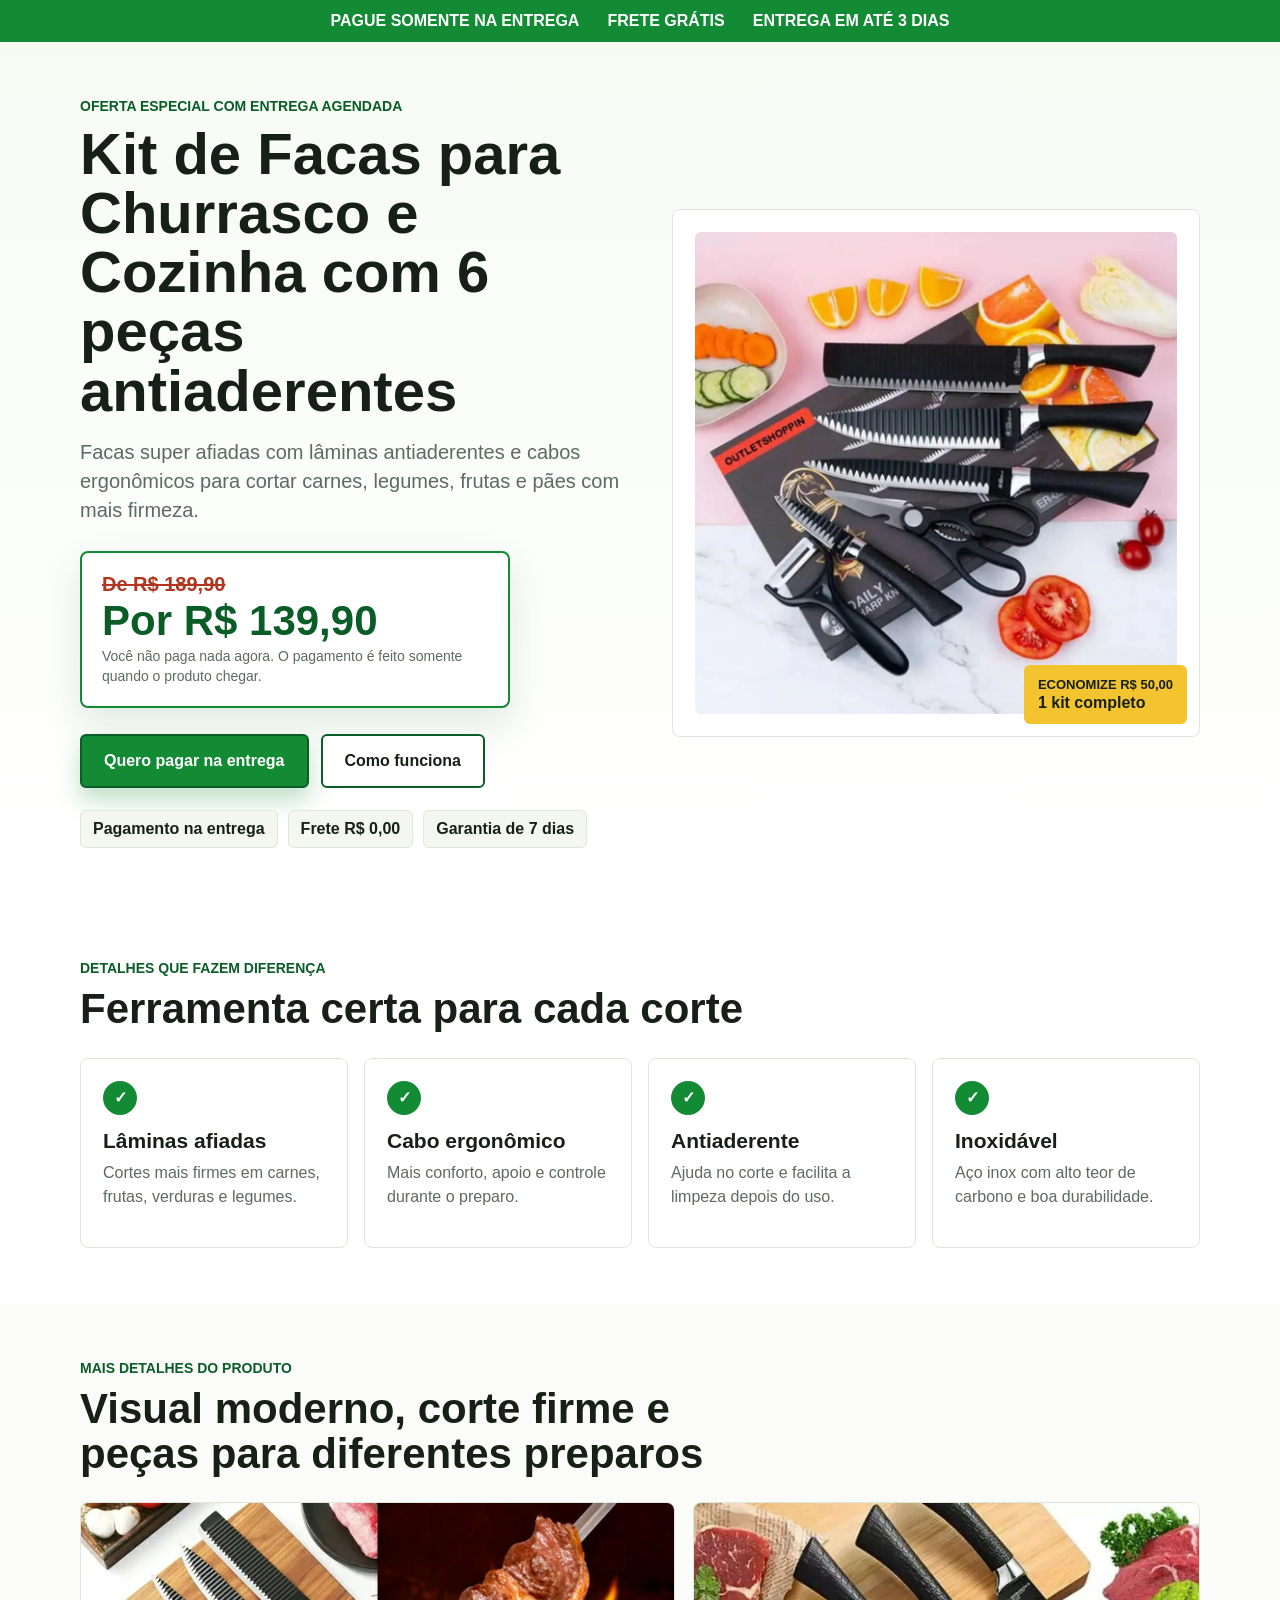
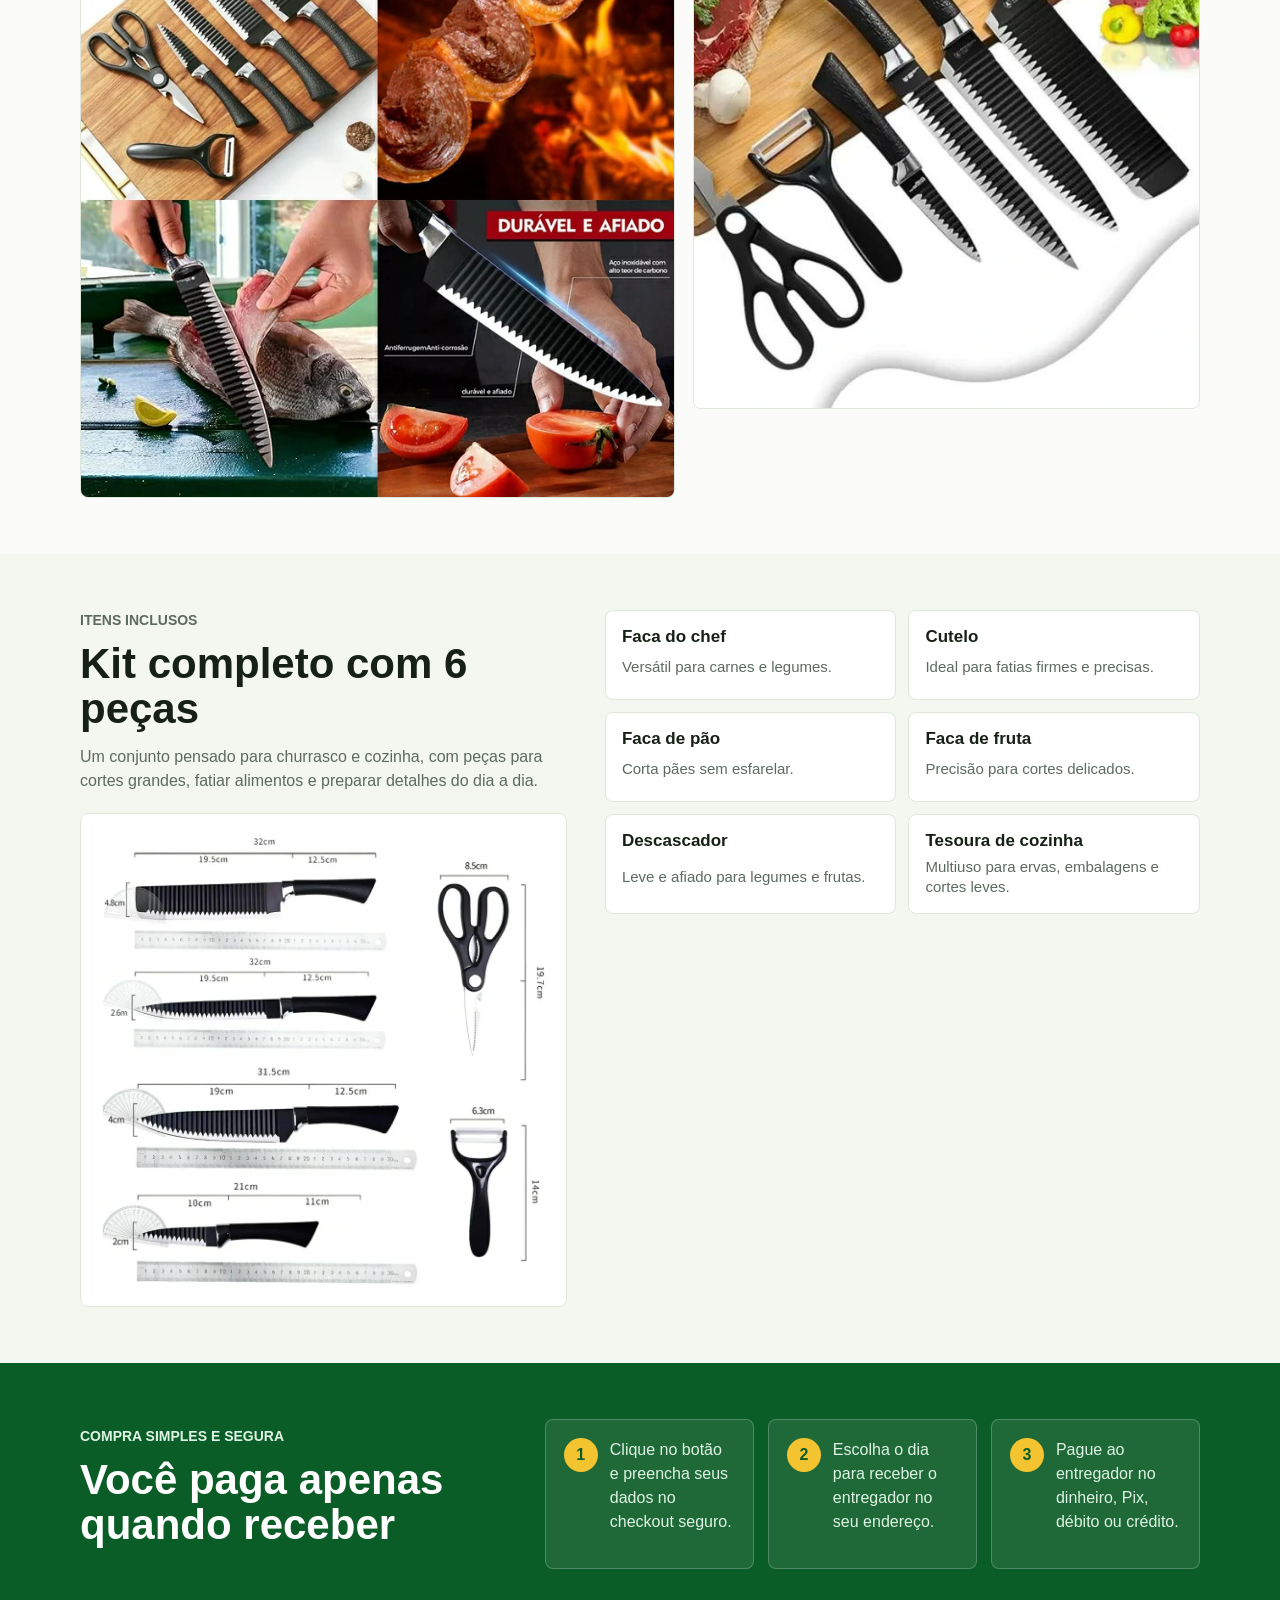
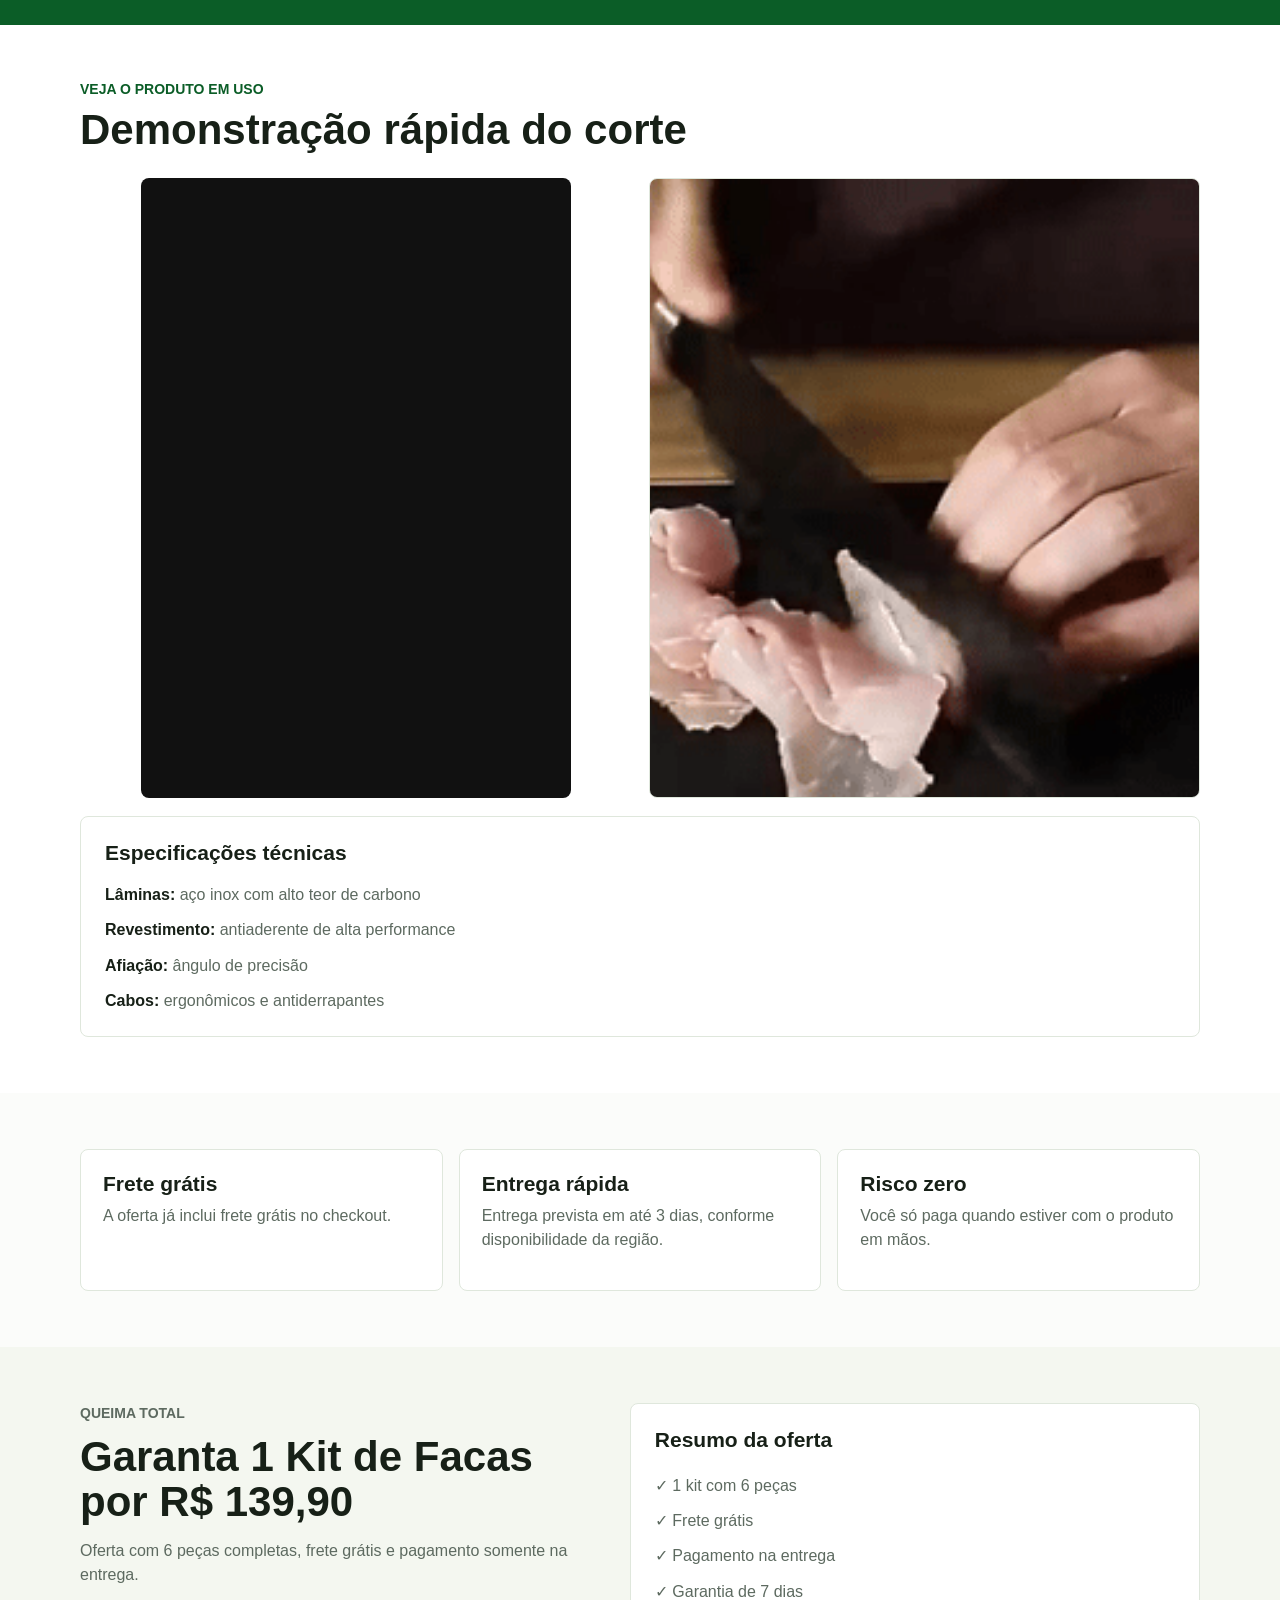
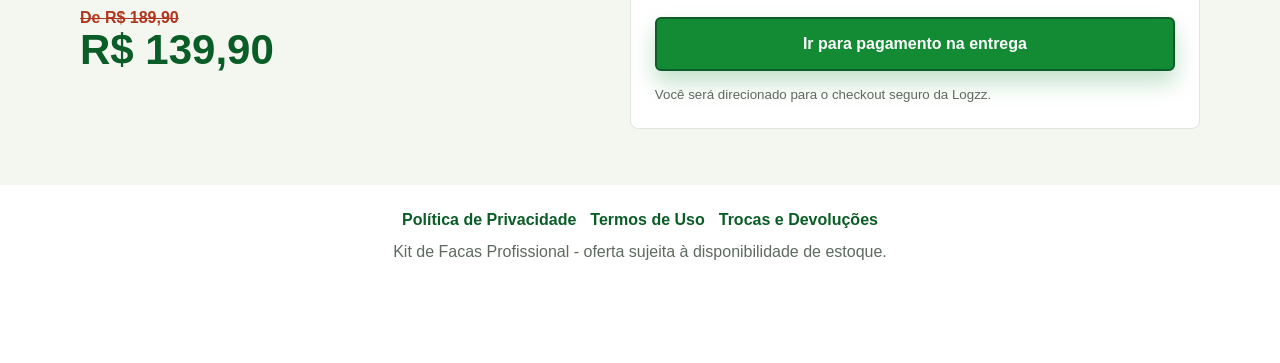
==== kit-facas-pague-na-entrega/index.html @ 68aa7eff "Add clean landing route" ====
<!doctype html>
<html lang="pt-BR">
  <head>
    <meta charset="utf-8">
    <meta name="viewport" content="width=device-width, initial-scale=1">
    <title>Kit de Facas Profissional | Pague na Entrega</title>
    <meta name="description" content="Kit de facas profissional com 6 peças, frete grátis e pagamento somente na entrega.">
    <link rel="preconnect" href="https://mastersite.shop">
    <link rel="stylesheet" href="/styles.css">
    <!-- Google tag (gtag.js) -->
    <script async src="https://www.googletagmanager.com/gtag/js?id=AW-16681014319"></script>
    <script>
      window.dataLayer = window.dataLayer || [];
      function gtag(){dataLayer.push(arguments);}
      gtag('js', new Date());

      gtag('config', 'AW-16681014319');
    </script>
  </head>
  <body>
    <header class="trust-bar">
      <span>Pague somente na entrega</span>
      <span>Frete grátis</span>
      <span>Entrega em até 3 dias</span>
    </header>

    <main>
      <section class="hero" id="topo">
        <div class="hero-copy">
          <p class="eyebrow">Oferta especial com entrega agendada</p>
          <h1>Kit de Facas para Churrasco e Cozinha com 6 peças antiaderentes</h1>
          <p class="lead">Facas super afiadas com lâminas antiaderentes e cabos ergonômicos para cortar carnes, legumes, frutas e pães com mais firmeza.</p>

          <div class="price-box" aria-label="Preço da oferta">
            <span class="old-price">De R$ 189,90</span>
            <strong>Por R$ 139,90</strong>
            <small>Você não paga nada agora. O pagamento é feito somente quando o produto chegar.</small>
          </div>

          <div class="hero-actions">
            <a class="button primary" href="https://entrega.logzz.com.br/pay/memo80xdl/1-kit-com-6-facas-profissional">Quero pagar na entrega</a>
            <a class="button secondary" href="#como-funciona">Como funciona</a>
          </div>

          <ul class="quick-proofs" aria-label="Benefícios principais">
            <li>Pagamento na entrega</li>
            <li>Frete R$ 0,00</li>
            <li>Garantia de 7 dias</li>
          </ul>
        </div>

        <div class="product-showcase" aria-label="Imagem do Kit de Facas Profissional">
          <img src="/assets/kit-facas-principal.webp" alt="Kit de facas profissional com lâminas pretas e acessórios">
          <div class="floating-offer">
            <span>Economize R$ 50,00</span>
            <strong>1 kit completo</strong>
          </div>
        </div>
      </section>

      <section class="benefits">
        <div class="section-heading">
          <p class="eyebrow">Detalhes que fazem diferença</p>
          <h2>Ferramenta certa para cada corte</h2>
        </div>
        <div class="benefit-grid">
          <article>
            <span class="check">✓</span>
            <h3>Lâminas afiadas</h3>
            <p>Cortes mais firmes em carnes, frutas, verduras e legumes.</p>
          </article>
          <article>
            <span class="check">✓</span>
            <h3>Cabo ergonômico</h3>
            <p>Mais conforto, apoio e controle durante o preparo.</p>
          </article>
          <article>
            <span class="check">✓</span>
            <h3>Antiaderente</h3>
            <p>Ajuda no corte e facilita a limpeza depois do uso.</p>
          </article>
          <article>
            <span class="check">✓</span>
            <h3>Inoxidável</h3>
            <p>Aço inox com alto teor de carbono e boa durabilidade.</p>
          </article>
        </div>
      </section>

      <section class="gallery" aria-label="Fotos do Kit de Facas">
        <div class="section-heading">
          <p class="eyebrow">Mais detalhes do produto</p>
          <h2>Visual moderno, corte firme e peças para diferentes preparos</h2>
        </div>
        <div class="gallery-grid">
          <img src="/assets/kit-facas-usos.webp" alt="Montagem mostrando o kit de facas em churrasco, peixe e vegetais">
          <img src="/assets/kit-facas-inclusos.webp" alt="Kit de facas completo com tesoura e descascador">
        </div>
      </section>

      <section class="included" id="kit">
        <div class="included-copy">
          <p class="eyebrow">Itens inclusos</p>
          <h2>Kit completo com 6 peças</h2>
          <p>Um conjunto pensado para churrasco e cozinha, com peças para cortes grandes, fatiar alimentos e preparar detalhes do dia a dia.</p>
          <img class="included-photo" src="/assets/medidas-kit-facas.webp" alt="Medidas das facas, tesoura e descascador inclusos no kit">
        </div>
        <ul class="included-list">
          <li><strong>Faca do chef</strong><span>Versátil para carnes e legumes.</span></li>
          <li><strong>Cutelo</strong><span>Ideal para fatias firmes e precisas.</span></li>
          <li><strong>Faca de pão</strong><span>Corta pães sem esfarelar.</span></li>
          <li><strong>Faca de fruta</strong><span>Precisão para cortes delicados.</span></li>
          <li><strong>Descascador</strong><span>Leve e afiado para legumes e frutas.</span></li>
          <li><strong>Tesoura de cozinha</strong><span>Multiuso para ervas, embalagens e cortes leves.</span></li>
        </ul>
      </section>

      <section class="cod-strip" id="como-funciona">
        <div>
          <p class="eyebrow">Compra simples e segura</p>
          <h2>Você paga apenas quando receber</h2>
        </div>
        <div class="steps">
          <article>
            <span>1</span>
            <p>Clique no botão e preencha seus dados no checkout seguro.</p>
          </article>
          <article>
            <span>2</span>
            <p>Escolha o dia para receber o entregador no seu endereço.</p>
          </article>
          <article>
            <span>3</span>
            <p>Pague ao entregador no dinheiro, Pix, débito ou crédito.</p>
          </article>
        </div>
      </section>

      <section class="proof">
        <div class="section-heading">
          <p class="eyebrow">Veja o produto em uso</p>
          <h2>Demonstração rápida do corte</h2>
        </div>
        <div class="demo-layout video-feature">
          <iframe class="shorts-video" src="https://www.youtube.com/embed/foCWvr93uLo" title="Demonstração do Kit de Facas em vídeo" allow="accelerometer; autoplay; clipboard-write; encrypted-media; gyroscope; picture-in-picture; web-share" allowfullscreen></iframe>
          <img class="demo-gif" src="/assets/kit-facas-corte.gif" alt="Demonstração de faca cortando alimento sobre uma tábua">
        </div>
        <div class="demo-layout spec-layout">
          <div class="spec-card">
            <h3>Especificações técnicas</h3>
            <ul class="spec-list">
              <li><strong>Lâminas:</strong> aço inox com alto teor de carbono</li>
              <li><strong>Revestimento:</strong> antiaderente de alta performance</li>
              <li><strong>Afiação:</strong> ângulo de precisão</li>
              <li><strong>Cabos:</strong> ergonômicos e antiderrapantes</li>
            </ul>
          </div>
        </div>
      </section>

      <section class="confidence">
        <article>
          <h3>Frete grátis</h3>
          <p>A oferta já inclui frete grátis no checkout.</p>
        </article>
        <article>
          <h3>Entrega rápida</h3>
          <p>Entrega prevista em até 3 dias, conforme disponibilidade da região.</p>
        </article>
        <article>
          <h3>Risco zero</h3>
          <p>Você só paga quando estiver com o produto em mãos.</p>
        </article>
      </section>

      <section class="order" id="oferta">
        <div class="order-copy">
          <p class="eyebrow">Queima total</p>
          <h2>Garanta 1 Kit de Facas por R$ 139,90</h2>
          <p>Oferta com 6 peças completas, frete grátis e pagamento somente na entrega.</p>
          <div class="mini-price">
            <span>De R$ 189,90</span>
            <strong>R$ 139,90</strong>
          </div>
        </div>

        <div class="checkout-card">
          <h3>Resumo da oferta</h3>
          <ul>
            <li>✓ 1 kit com 6 peças</li>
            <li>✓ Frete grátis</li>
            <li>✓ Pagamento na entrega</li>
            <li>✓ Garantia de 7 dias</li>
          </ul>
          <a class="button primary full" href="https://entrega.logzz.com.br/pay/memo80xdl/1-kit-com-6-facas-profissional">Ir para pagamento na entrega</a>
          <small>Você será direcionado para o checkout seguro da Logzz.</small>
        </div>
      </section>
    </main>

    <footer>
      <nav class="policy-links" aria-label="Políticas da loja">
        <a href="https://peguenaentrega.com.br/politica-privacidade/">Política de Privacidade</a>
        <a href="https://peguenaentrega.com.br/termos-de-uso/">Termos de Uso</a>
        <a href="https://peguenaentrega.com.br/trocas-e-devolucoes/">Trocas e Devoluções</a>
      </nav>
      <p>Kit de Facas Profissional - oferta sujeita à disponibilidade de estoque.</p>
    </footer>

    <a class="sticky-cta" href="https://entrega.logzz.com.br/pay/memo80xdl/1-kit-com-6-facas-profissional">Pagar na entrega</a>
  </body>
</html>
---- styles.css ----
:root {
  --green: #138a34;
  --green-dark: #0b5d27;
  --yellow: #f4c430;
  --ink: #172017;
  --muted: #5d6a60;
  --soft: #f4f7f0;
  --line: #dfe7dc;
  --white: #ffffff;
  --danger: #b1351f;
  font-family: Arial, Helvetica, sans-serif;
}

* {
  box-sizing: border-box;
}

html {
  scroll-behavior: smooth;
}

body {
  margin: 0;
  color: var(--ink);
  background: var(--white);
}

img,
iframe {
  max-width: 100%;
}

.trust-bar {
  position: sticky;
  top: 0;
  z-index: 20;
  display: flex;
  justify-content: center;
  gap: 28px;
  padding: 12px 16px;
  color: var(--white);
  background: var(--green);
  font-weight: 800;
  text-transform: uppercase;
  letter-spacing: 0;
}

.hero,
.benefits,
.gallery,
.included,
.cod-strip,
.proof,
.confidence,
.order {
  padding: 56px max(18px, calc((100vw - 1120px) / 2));
}

.hero {
  display: grid;
  grid-template-columns: minmax(0, 1.02fr) minmax(320px, 0.98fr);
  gap: 42px;
  align-items: center;
  background: linear-gradient(180deg, #f7fbf4 0%, #ffffff 100%);
}

.hero-copy {
  min-width: 0;
}

.eyebrow {
  margin: 0 0 10px;
  color: var(--green-dark);
  font-size: 14px;
  font-weight: 800;
  text-transform: uppercase;
}

h1,
h2,
h3,
p {
  margin-top: 0;
}

h1 {
  max-width: 720px;
  margin-bottom: 18px;
  font-size: clamp(34px, 5vw, 58px);
  line-height: 1.02;
}

h2 {
  margin-bottom: 14px;
  font-size: clamp(28px, 3.8vw, 42px);
  line-height: 1.08;
}

h3 {
  margin-bottom: 8px;
  font-size: 21px;
}

.lead {
  max-width: 620px;
  color: var(--muted);
  font-size: 20px;
  line-height: 1.45;
}

.price-box {
  display: grid;
  gap: 4px;
  max-width: 430px;
  margin: 26px 0;
  padding: 20px;
  border: 2px solid var(--green);
  background: var(--white);
  border-radius: 8px;
  box-shadow: 0 16px 38px rgba(13, 82, 34, 0.12);
}

.old-price {
  width: fit-content;
  color: var(--danger);
  font-size: 20px;
  font-weight: 800;
  text-decoration: line-through;
}

.price-box strong,
.mini-price strong {
  color: var(--green-dark);
  font-size: 42px;
  line-height: 1;
}

.price-box small,
.order-form small {
  color: var(--muted);
  font-size: 14px;
  line-height: 1.45;
}

.hero-actions {
  display: flex;
  flex-wrap: wrap;
  gap: 12px;
  margin-bottom: 22px;
}

.button {
  display: inline-flex;
  min-height: 54px;
  align-items: center;
  justify-content: center;
  padding: 14px 22px;
  border: 2px solid var(--green-dark);
  border-radius: 6px;
  color: var(--ink);
  font-weight: 900;
  text-decoration: none;
  text-align: center;
}

.button.primary {
  color: var(--white);
  background: var(--green);
  box-shadow: 0 12px 22px rgba(19, 138, 52, 0.26);
}

.button.secondary {
  background: var(--white);
}

.quick-proofs {
  display: flex;
  flex-wrap: wrap;
  gap: 10px;
  padding: 0;
  margin: 0;
  list-style: none;
}

.quick-proofs li {
  padding: 9px 12px;
  border: 1px solid var(--line);
  border-radius: 6px;
  background: var(--soft);
  font-weight: 800;
}

.product-showcase {
  position: relative;
  min-width: 0;
  padding: 22px;
  border: 1px solid var(--line);
  border-radius: 8px;
  background: var(--white);
}

.product-showcase img {
  display: block;
  width: 100%;
  border-radius: 6px;
}

.floating-offer {
  position: absolute;
  right: 12px;
  bottom: 12px;
  display: grid;
  gap: 2px;
  padding: 12px 14px;
  border-radius: 6px;
  color: var(--ink);
  background: var(--yellow);
  font-weight: 900;
}

.floating-offer span {
  font-size: 13px;
  text-transform: uppercase;
}

.section-heading {
  max-width: 720px;
  margin-bottom: 26px;
}

.benefit-grid,
.gallery-grid,
.confidence {
  display: grid;
  grid-template-columns: repeat(4, minmax(0, 1fr));
  gap: 16px;
}

.benefit-grid article,
.confidence article {
  padding: 22px;
  border: 1px solid var(--line);
  border-radius: 8px;
  background: var(--white);
}

.benefit-grid p,
.confidence p,
.included-copy p,
.cod-strip p,
.order-copy p {
  color: var(--muted);
  line-height: 1.5;
}

.gallery {
  background: #fbfcfa;
}

.gallery-grid {
  grid-template-columns: minmax(0, 1.08fr) minmax(0, 0.92fr);
  gap: 18px;
}

.gallery-grid img,
.included-photo {
  width: 100%;
  border: 1px solid var(--line);
  border-radius: 8px;
  background: var(--white);
  object-fit: cover;
}

.gallery-grid img {
  aspect-ratio: 1 / 1;
}

.included-photo {
  display: block;
  margin-top: 20px;
}

.check {
  display: inline-flex;
  width: 34px;
  height: 34px;
  align-items: center;
  justify-content: center;
  margin-bottom: 14px;
  border-radius: 50%;
  color: var(--white);
  background: var(--green);
  font-weight: 900;
}

.included {
  display: grid;
  grid-template-columns: 0.9fr 1.1fr;
  gap: 38px;
  align-items: start;
  background: var(--soft);
}

.included-list {
  display: grid;
  grid-template-columns: repeat(2, minmax(0, 1fr));
  gap: 12px;
  padding: 0;
  margin: 0;
  list-style: none;
}

.included-list li {
  display: grid;
  gap: 6px;
  min-height: 90px;
  padding: 16px;
  border: 1px solid var(--line);
  border-radius: 8px;
  background: var(--white);
  font-size: 17px;
  font-weight: 800;
}

.included-list span {
  color: var(--muted);
  font-size: 15px;
  font-weight: 500;
  line-height: 1.35;
}

.cod-strip {
  display: grid;
  grid-template-columns: 0.8fr 1.2fr;
  gap: 28px;
  align-items: center;
  color: var(--white);
  background: var(--green-dark);
}

.cod-strip .eyebrow,
.cod-strip p {
  color: #dff4e4;
}

.steps {
  display: grid;
  grid-template-columns: repeat(3, minmax(0, 1fr));
  gap: 14px;
}

.steps article {
  display: flex;
  gap: 12px;
  min-height: 108px;
  padding: 18px;
  border: 1px solid rgba(255, 255, 255, 0.22);
  border-radius: 8px;
  background: rgba(255, 255, 255, 0.08);
}

.steps span {
  display: inline-flex;
  flex: 0 0 34px;
  width: 34px;
  height: 34px;
  align-items: center;
  justify-content: center;
  border-radius: 50%;
  color: var(--green-dark);
  background: var(--yellow);
  font-weight: 900;
}

.video-grid,
.demo-layout {
  display: grid;
  grid-template-columns: repeat(2, minmax(0, 1fr));
  gap: 18px;
}

.video-grid iframe {
  width: 100%;
  aspect-ratio: 16 / 9;
  border: 0;
  border-radius: 8px;
  background: #111;
}

.video-feature {
  align-items: stretch;
  margin-bottom: 18px;
}

.shorts-video {
  width: min(100%, 430px);
  min-height: 620px;
  justify-self: center;
  border: 0;
  border-radius: 8px;
  background: #111;
}

.demo-gif {
  width: 100%;
  height: 100%;
  min-height: 420px;
  object-fit: cover;
  border: 1px solid var(--line);
  border-radius: 8px;
  background: var(--soft);
}

.spec-layout {
  grid-template-columns: 1fr;
}

.spec-card,
.checkout-card {
  padding: 24px;
  border: 1px solid var(--line);
  border-radius: 8px;
  background: var(--white);
}

.spec-list,
.checkout-card ul {
  display: grid;
  gap: 12px;
  padding: 0;
  margin: 18px 0 0;
  list-style: none;
}

.spec-list li,
.checkout-card li {
  color: var(--muted);
  line-height: 1.45;
}

.spec-list strong {
  color: var(--ink);
}

.confidence {
  grid-template-columns: repeat(3, minmax(0, 1fr));
  background: #fbfcfa;
}

.order {
  display: grid;
  grid-template-columns: 0.95fr 1.05fr;
  gap: 34px;
  align-items: start;
  background: var(--soft);
}

.mini-price {
  display: grid;
  gap: 2px;
  margin-top: 22px;
}

.mini-price span {
  color: var(--danger);
  font-weight: 900;
  text-decoration: line-through;
}

.checkout-card {
  display: grid;
  gap: 14px;
}

.checkout-card ul {
  margin: 0;
}

.button.full {
  width: 100%;
}

.checkout-card small {
  color: var(--muted);
  line-height: 1.45;
}

footer {
  padding: 26px 18px 86px;
  color: var(--muted);
  text-align: center;
}

.policy-links {
  display: flex;
  flex-wrap: wrap;
  justify-content: center;
  gap: 14px;
  margin-bottom: 14px;
}

.policy-links a {
  color: var(--green-dark);
  font-weight: 800;
  text-decoration: none;
}

.policy-links a:hover {
  text-decoration: underline;
}

.sticky-cta {
  position: fixed;
  right: 18px;
  bottom: 18px;
  z-index: 30;
  display: none;
  min-height: 48px;
  align-items: center;
  justify-content: center;
  padding: 12px 18px;
  border-radius: 6px;
  color: var(--white);
  background: var(--green);
  box-shadow: 0 12px 28px rgba(0, 0, 0, 0.22);
  font-weight: 900;
  text-decoration: none;
}

@media (max-width: 900px) {
  .trust-bar {
    gap: 10px;
    font-size: 12px;
  }

  .hero,
  .included,
  .cod-strip,
  .order {
    grid-template-columns: 1fr;
  }

  .benefit-grid,
  .gallery-grid,
  .confidence {
    grid-template-columns: repeat(2, minmax(0, 1fr));
  }

  .steps,
  .video-grid,
  .demo-layout {
    grid-template-columns: 1fr;
  }
}

@media (max-width: 620px) {
  .trust-bar {
    flex-direction: column;
    align-items: center;
    gap: 4px;
    padding: 9px 12px;
  }

  .hero,
  .benefits,
  .gallery,
  .included,
  .cod-strip,
  .proof,
  .confidence,
  .order {
    padding: 36px 16px;
  }

  .benefit-grid,
  .gallery-grid,
  .confidence,
  .included-list {
    grid-template-columns: 1fr;
  }

  .hero-actions .button {
    width: 100%;
  }

  .price-box strong,
  .mini-price strong {
    font-size: 34px;
  }

  .floating-offer {
    position: static;
    margin-top: 12px;
  }

  .shorts-video {
    width: 100%;
    min-height: 560px;
  }

  .demo-gif {
    min-height: 300px;
  }

  .sticky-cta {
    left: 14px;
    right: 14px;
    display: flex;
  }
}
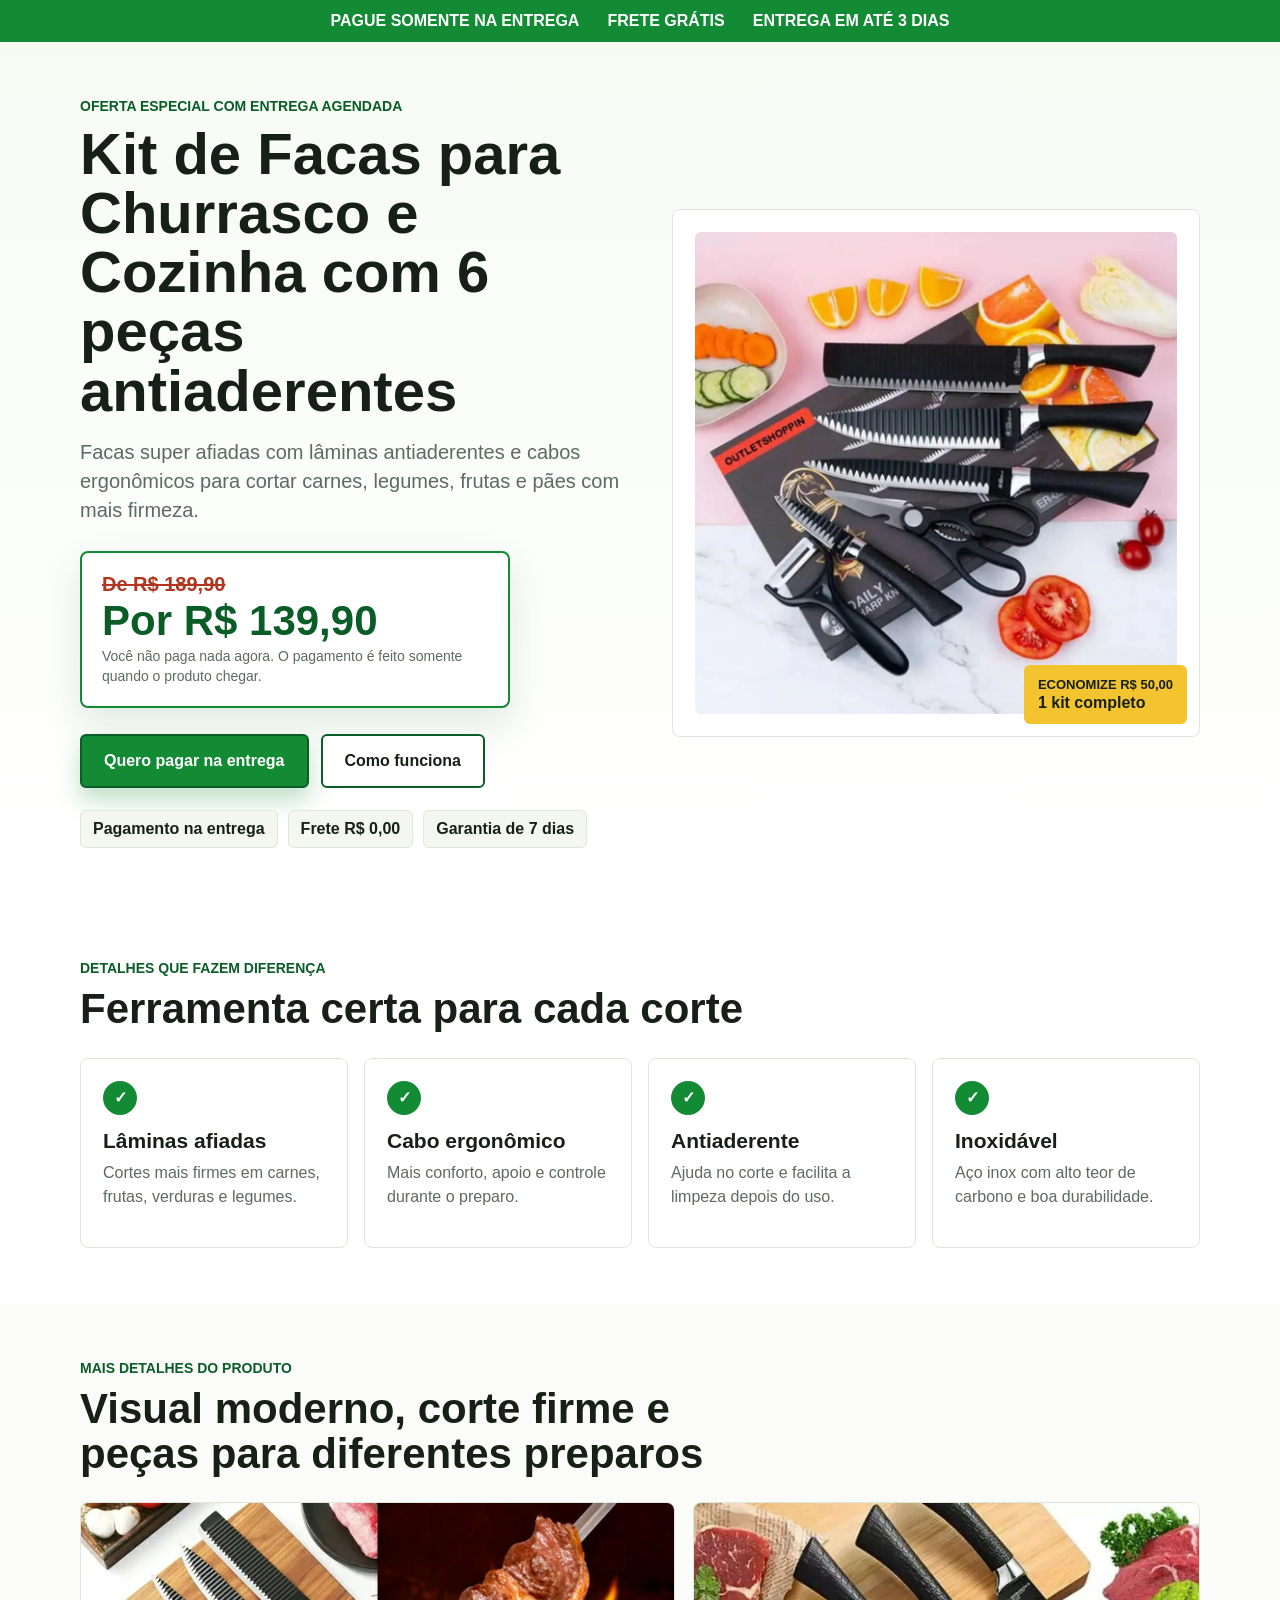
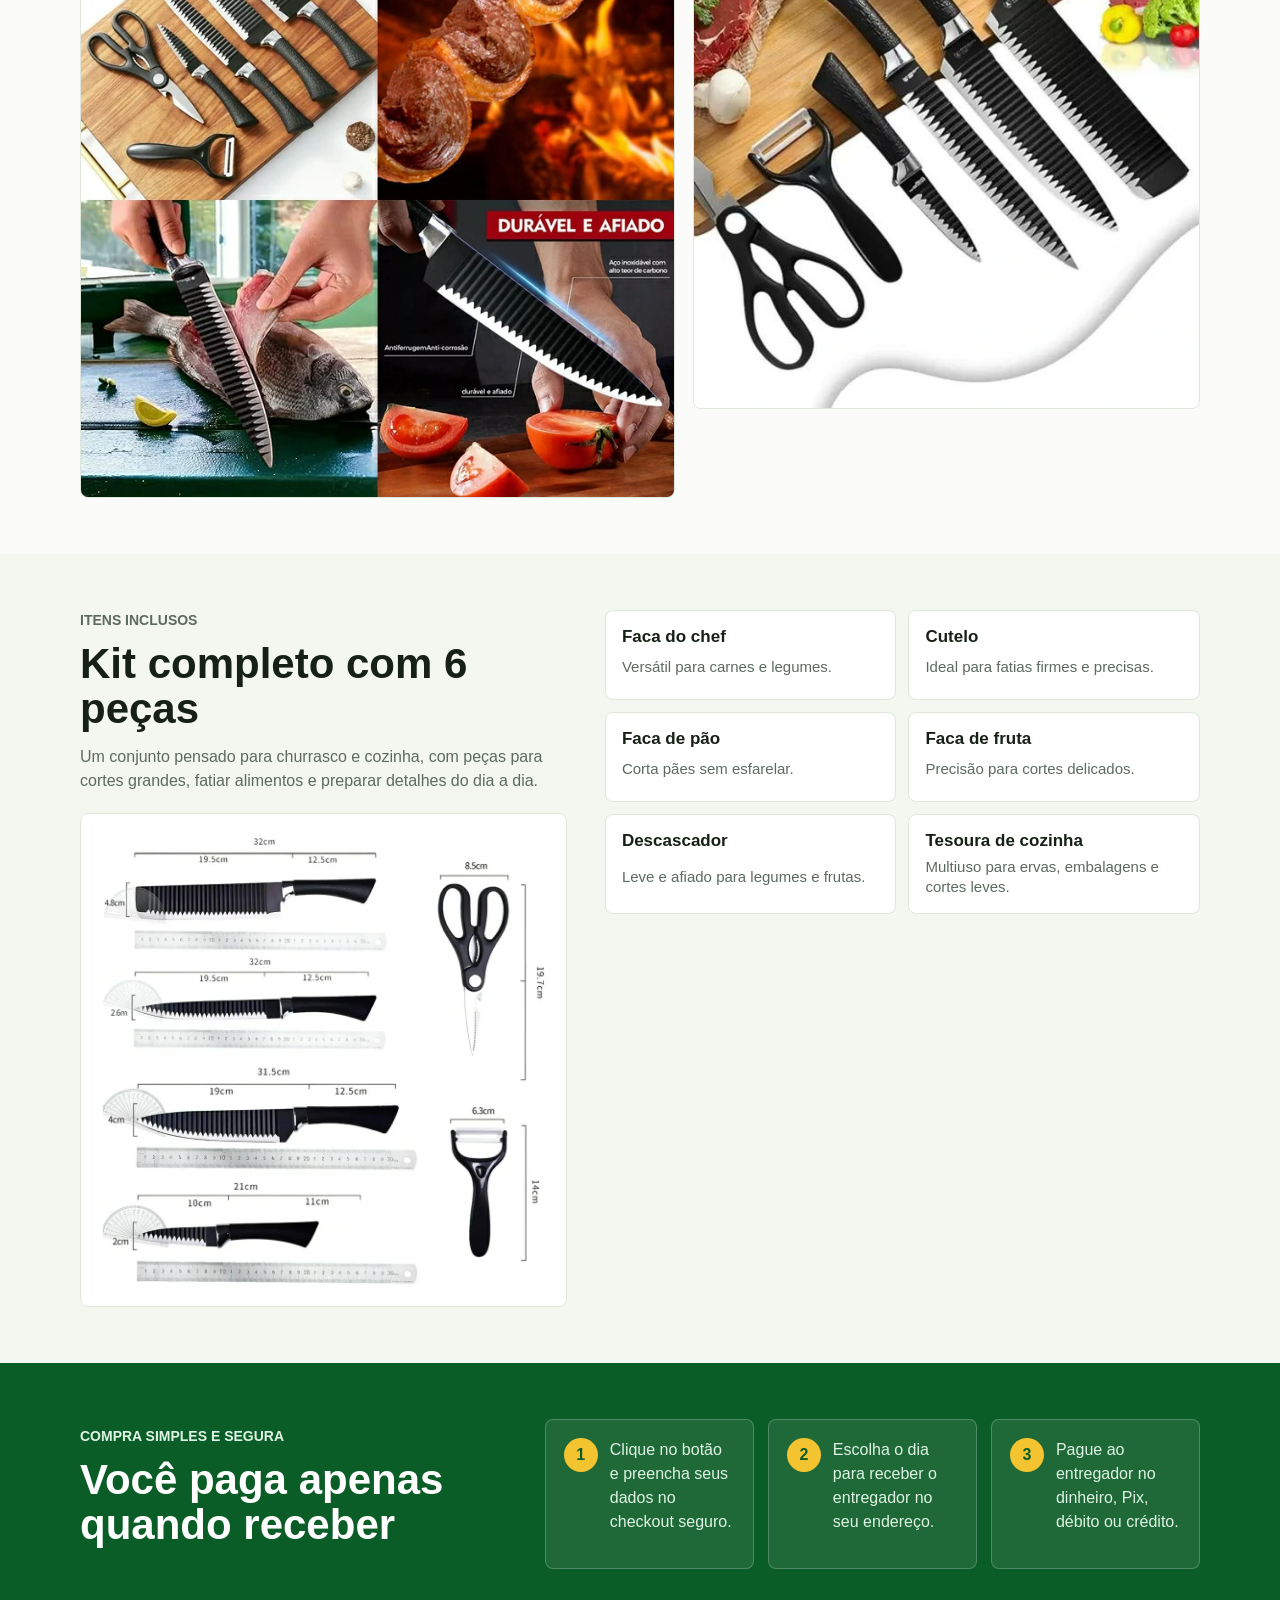
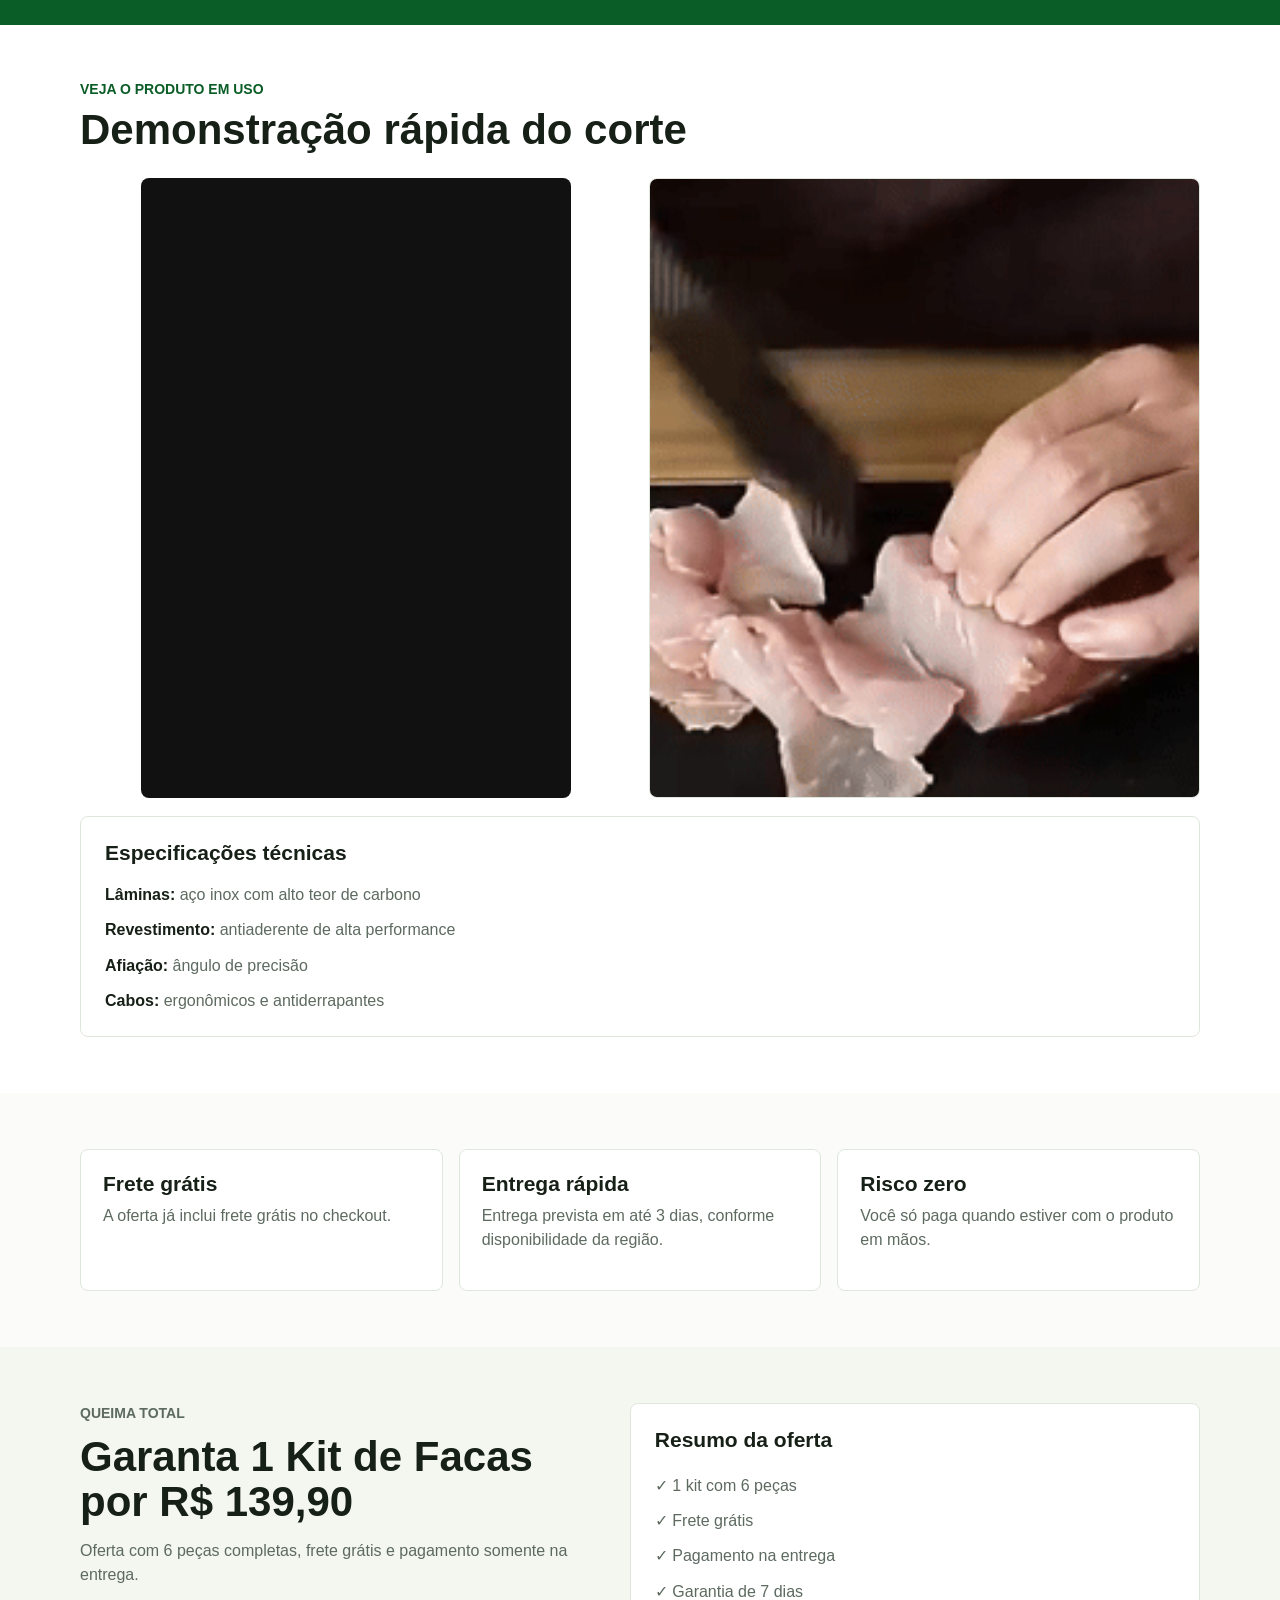
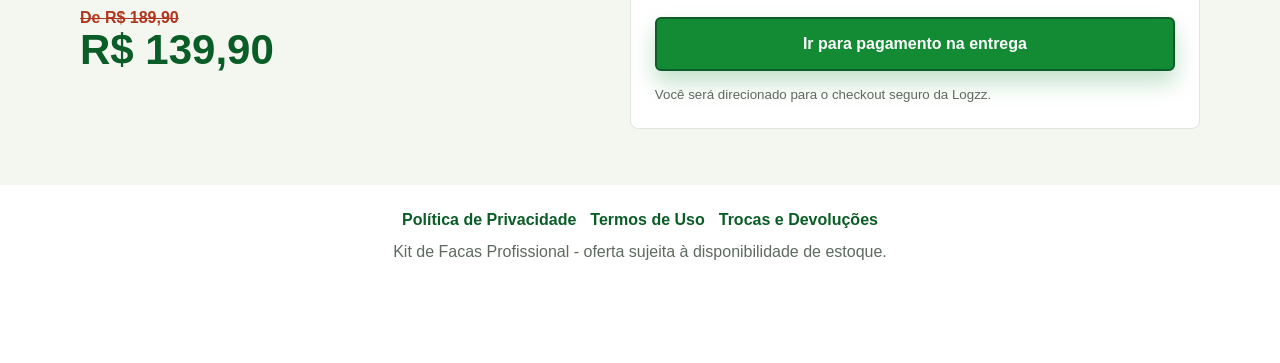
==== commit d77e5624: "Add Vercel Web Analytics" ====
--- a/kit-facas-pague-na-entrega/index.html
+++ b/kit-facas-pague-na-entrega/index.html
@@ -16,6 +16,10 @@
 
       gtag('config', 'AW-16681014319');
     </script>
+    <script>
+      window.va = window.va || function () { (window.vaq = window.vaq || []).push(arguments); };
+    </script>
+    <script defer src="/_vercel/insights/script.js"></script>
   </head>
   <body>
     <header class="trust-bar">
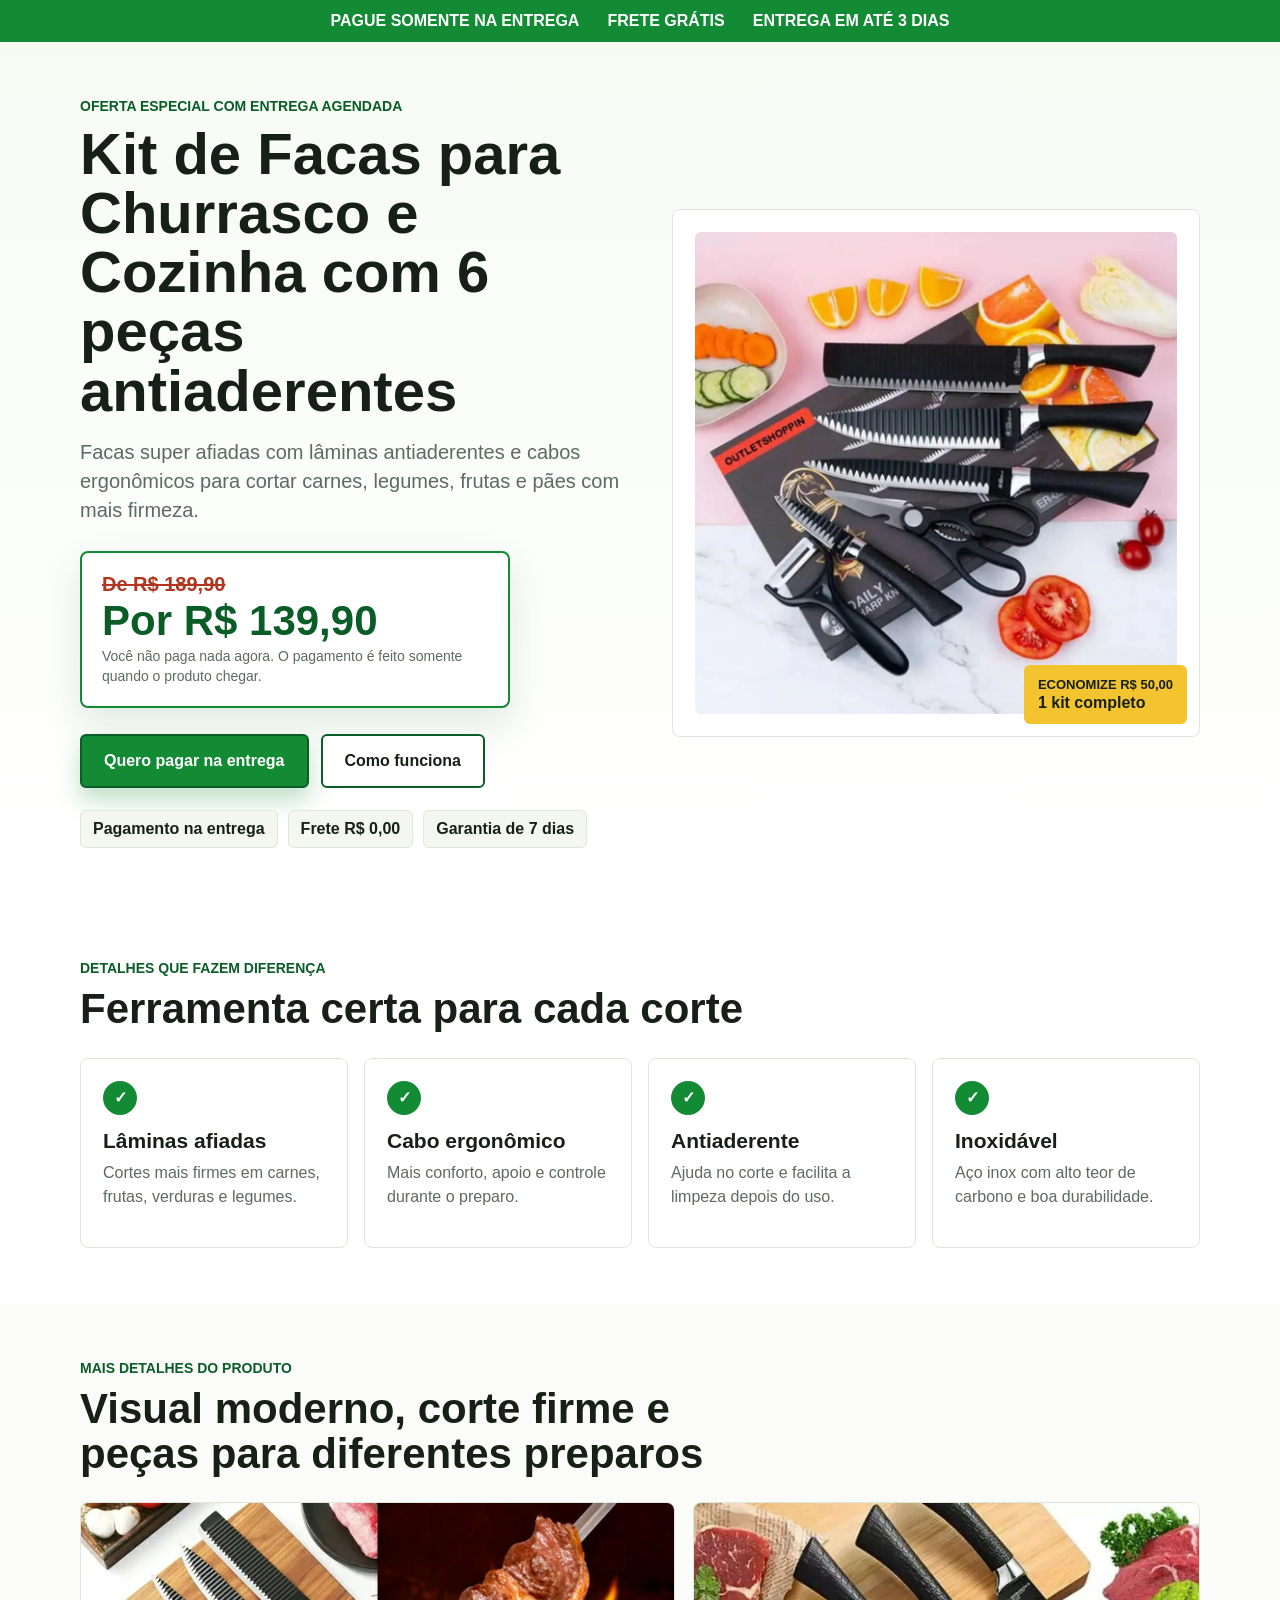
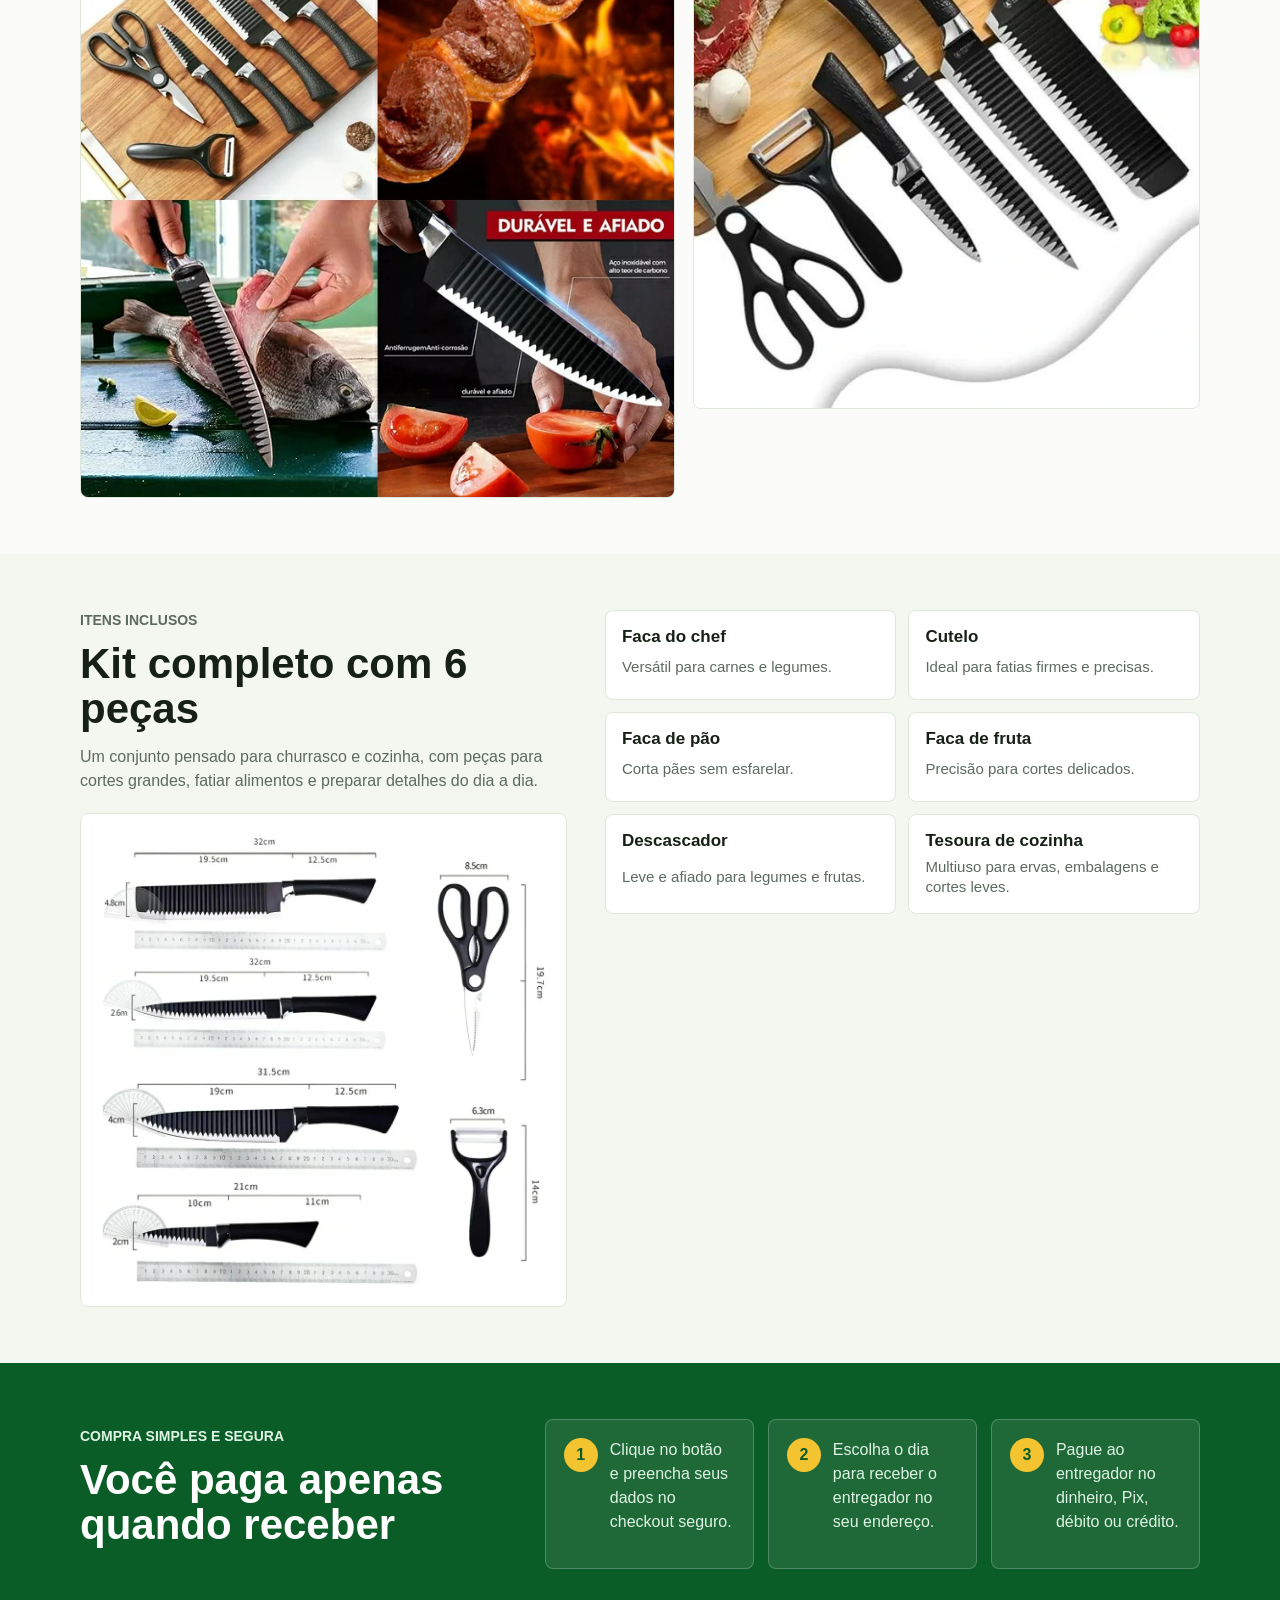
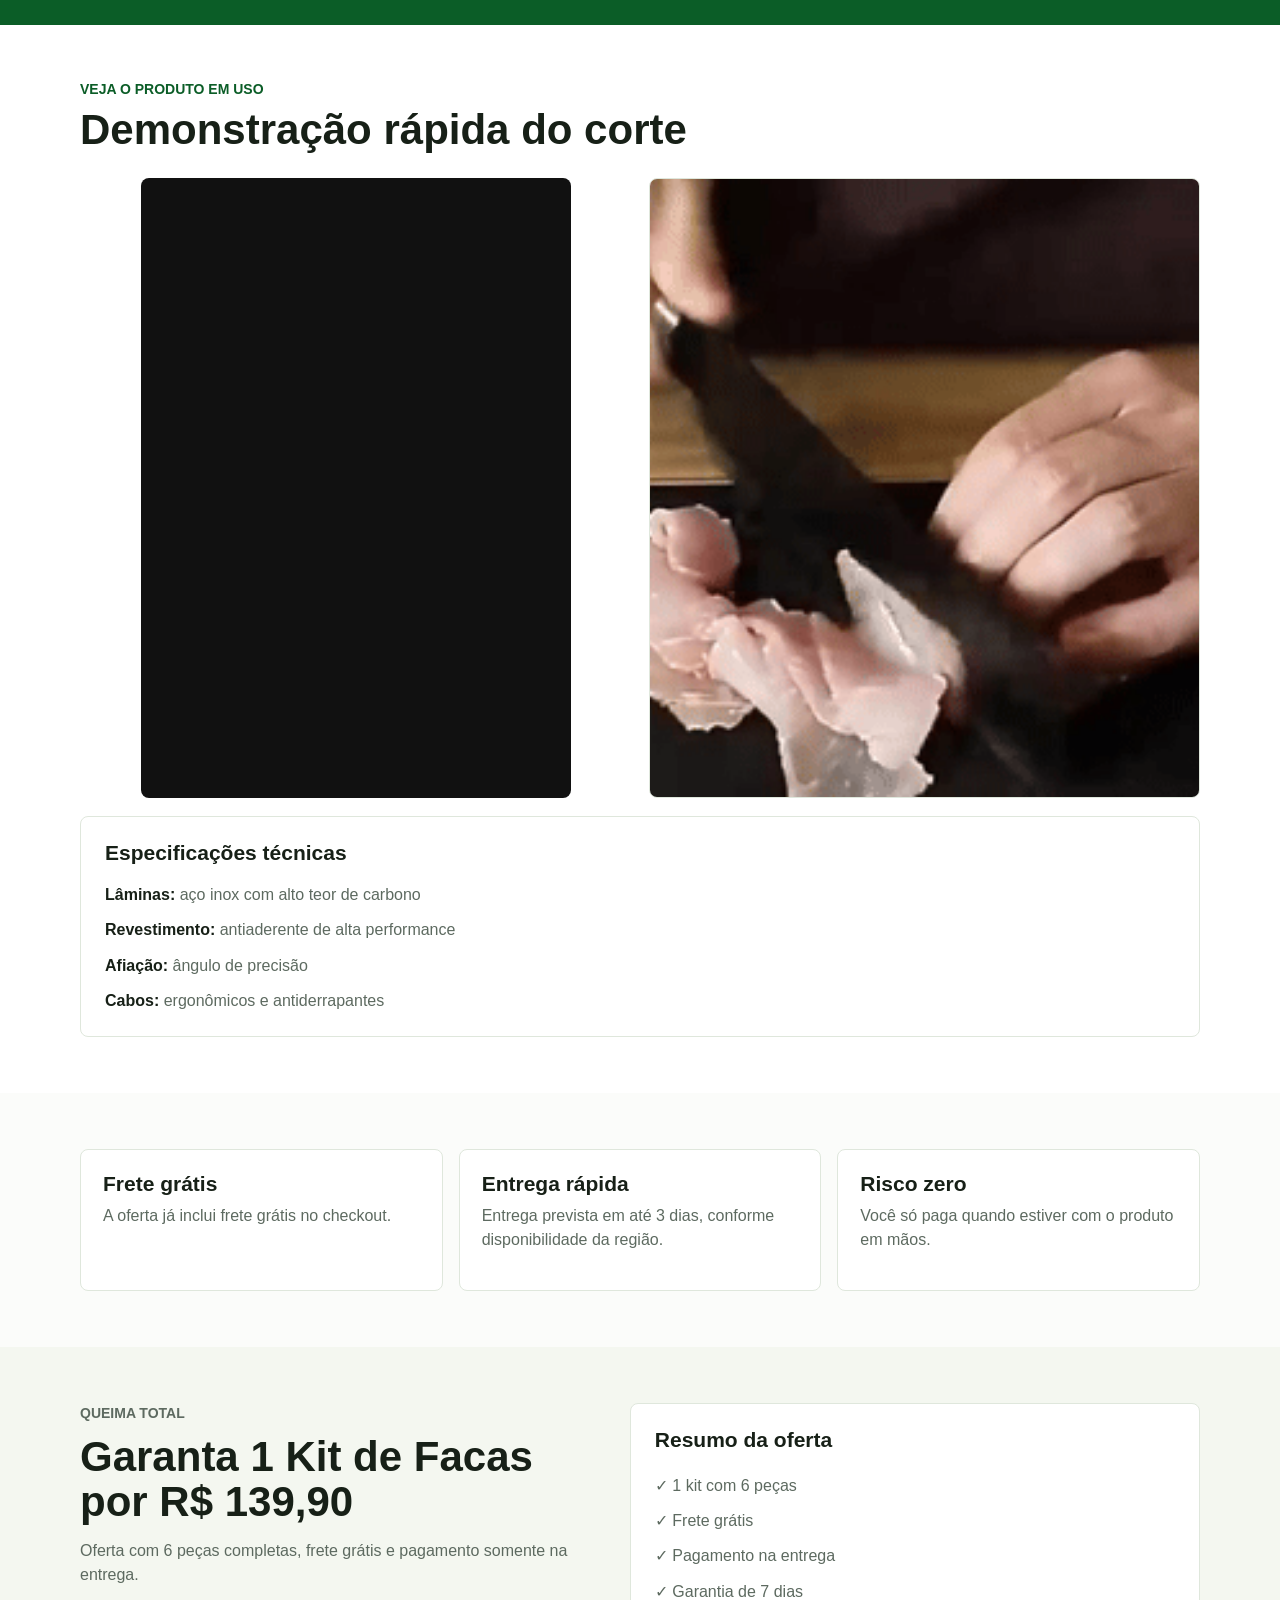
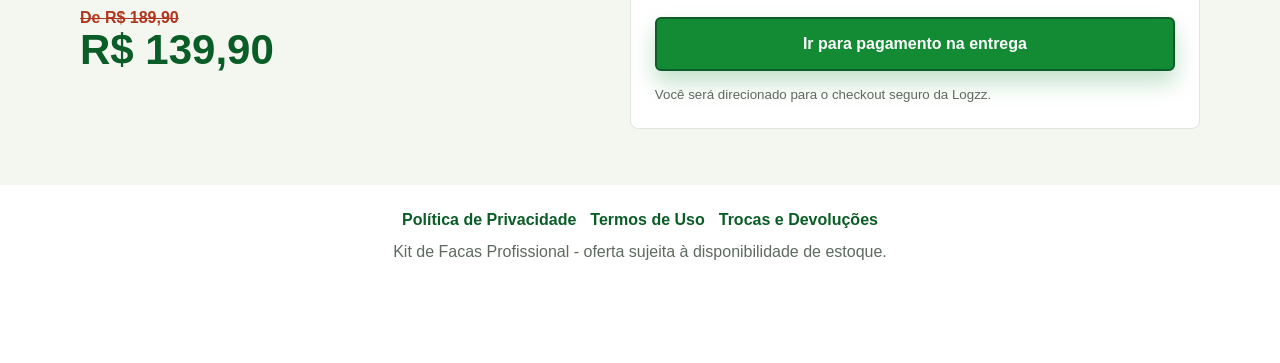
==== commit e1243c1b: "Add Filtripixel tracking" ====
--- a/kit-facas-pague-na-entrega/index.html
+++ b/kit-facas-pague-na-entrega/index.html
@@ -16,6 +16,9 @@
 
       gtag('config', 'AW-16681014319');
     </script>
+    <!-- Start Filtripixel tracking (filtripixel.minify.js) -->
+    <script data-render-head="true" src="https://static.filtripixel.io/filtripixel.minify.js?pixelId=e9996153-28be-462e-956a-0543418071aa"></script>
+    <!-- End Filtripixel tracking (filtripixel.minify.js) -->
     <script>
       window.va = window.va || function () { (window.vaq = window.vaq || []).push(arguments); };
     </script>
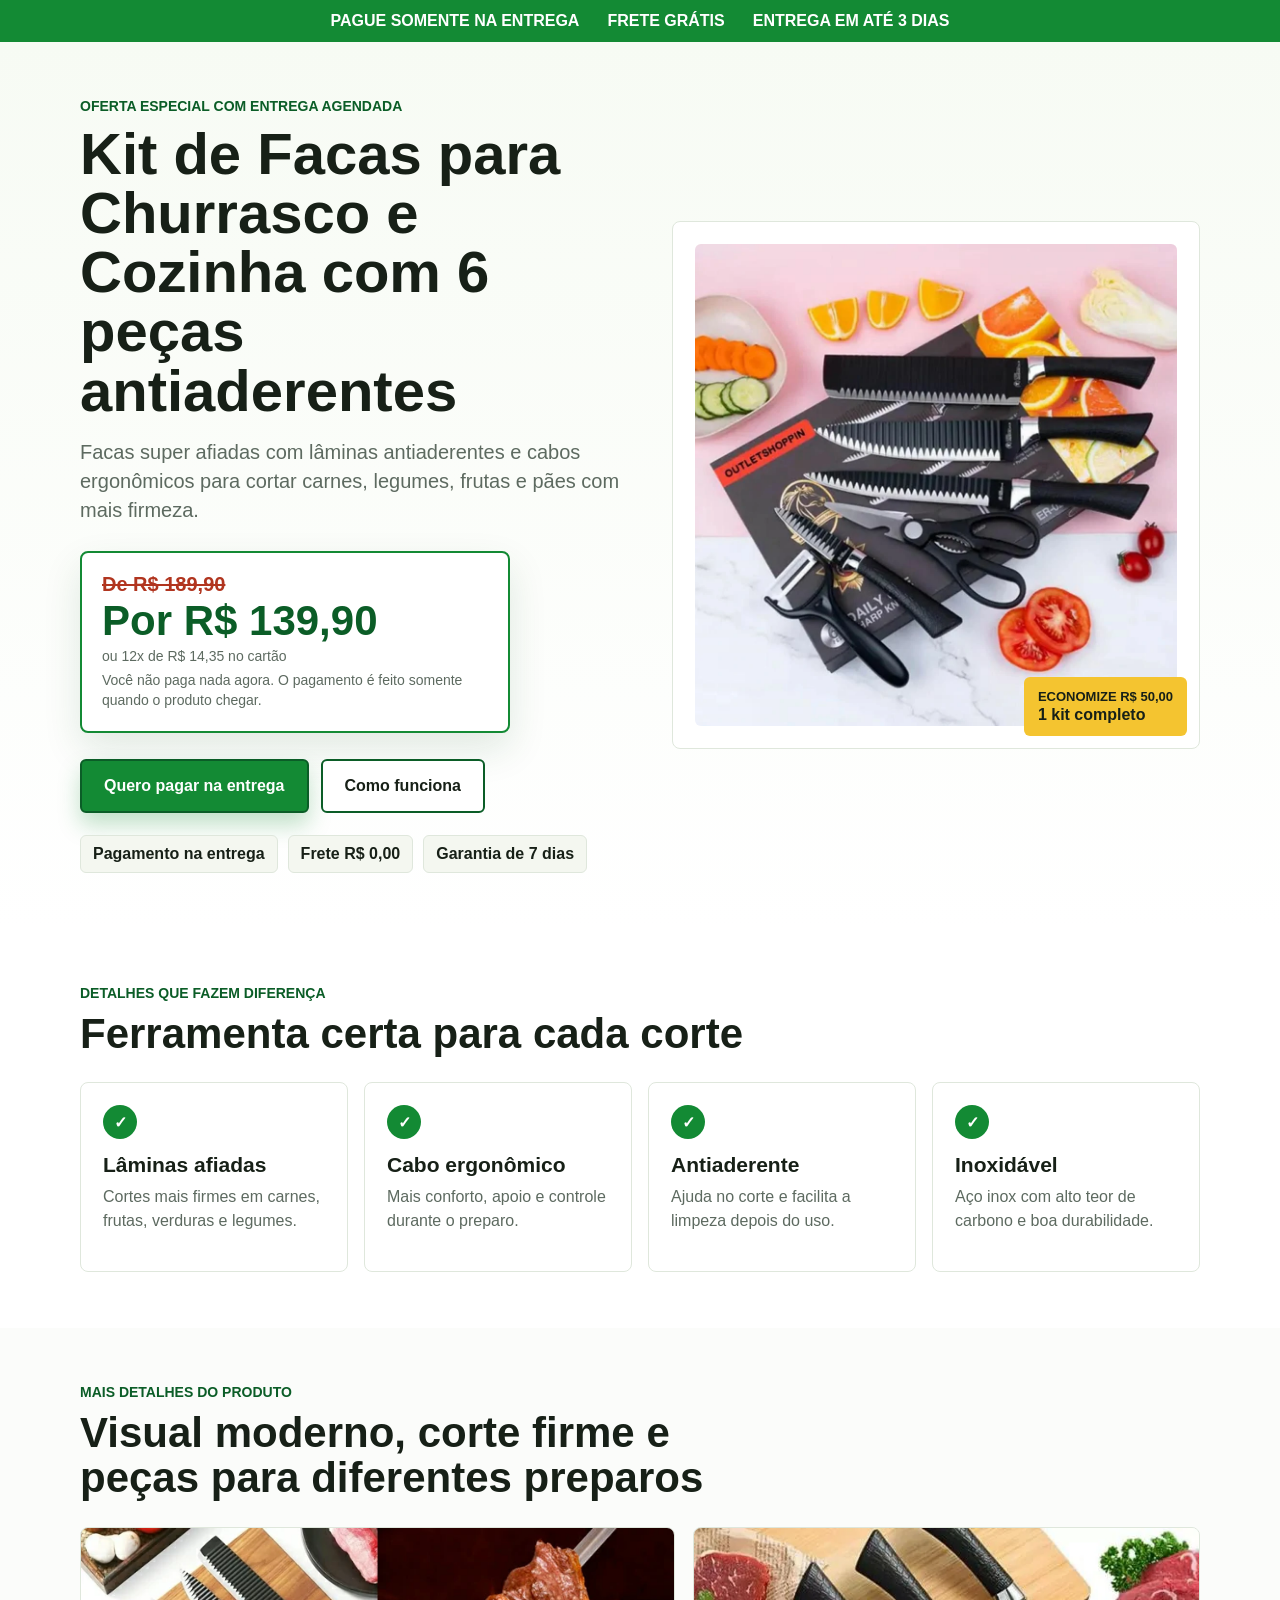
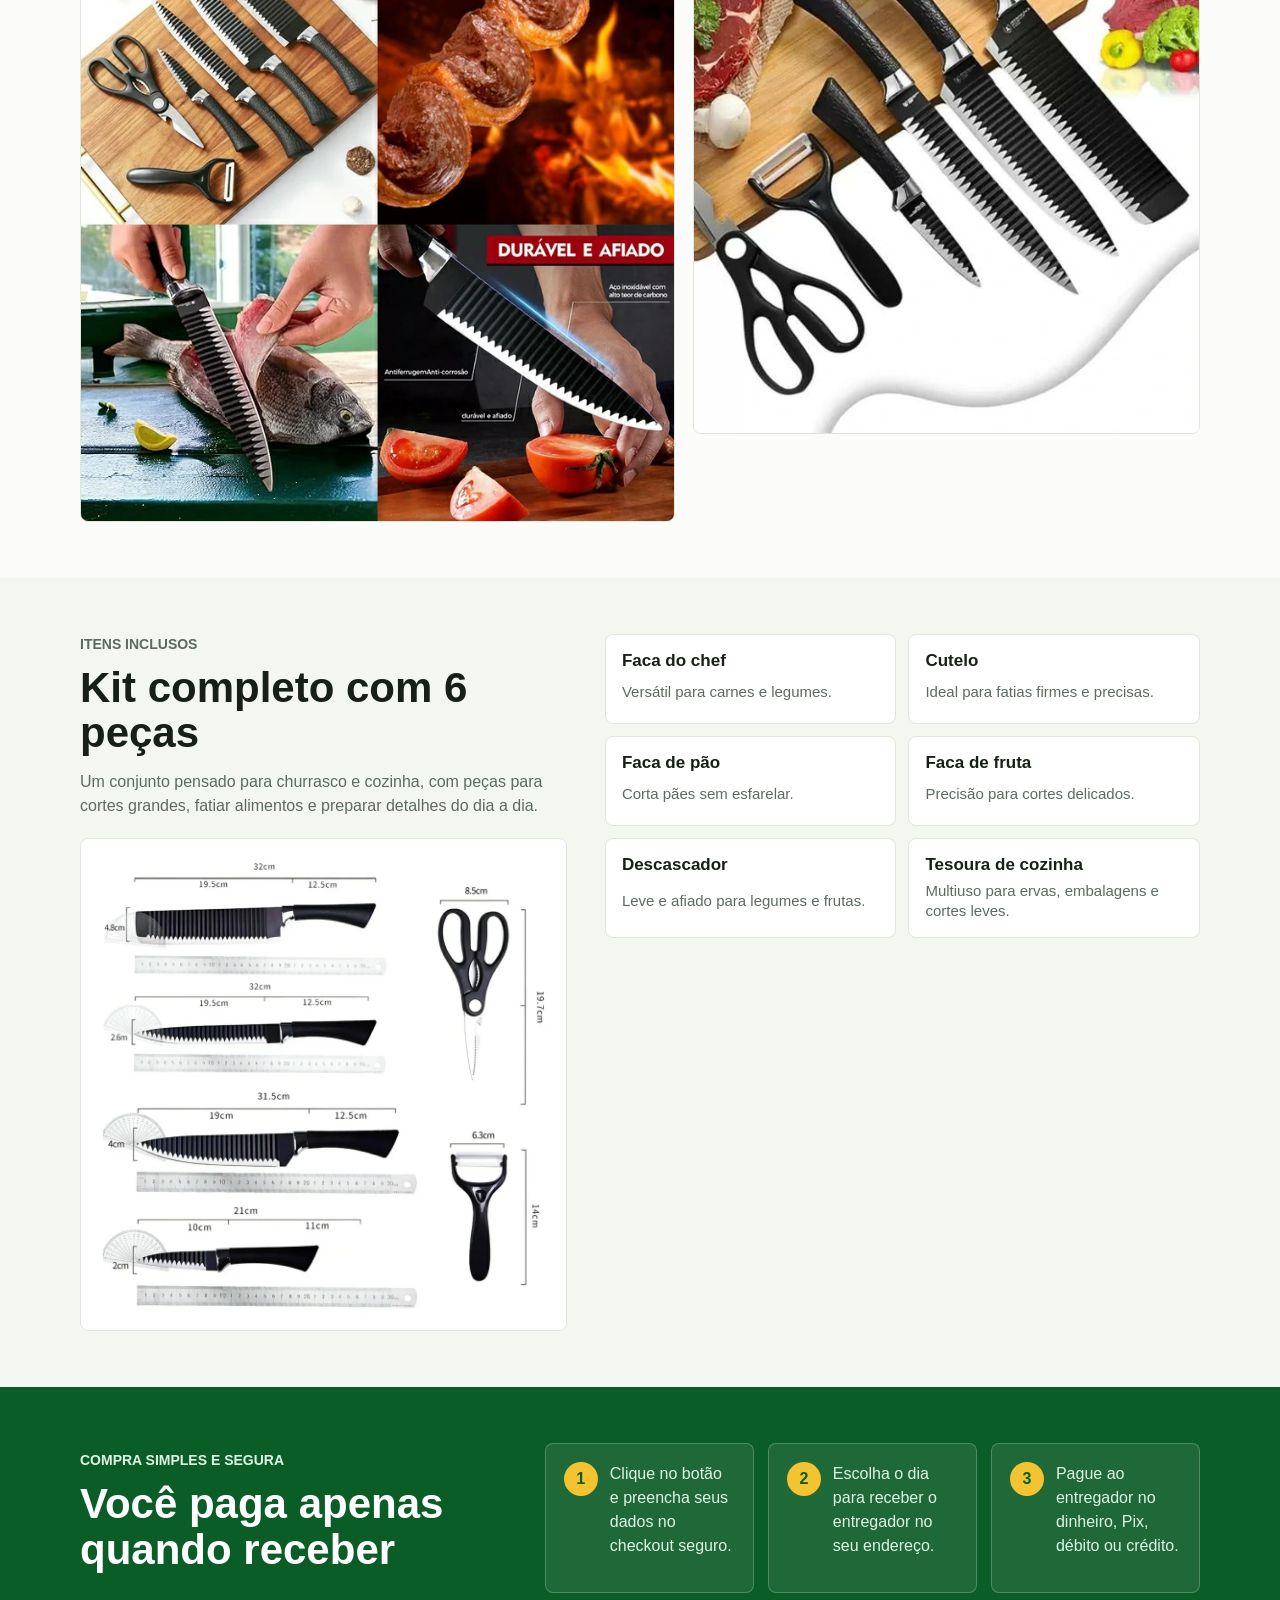
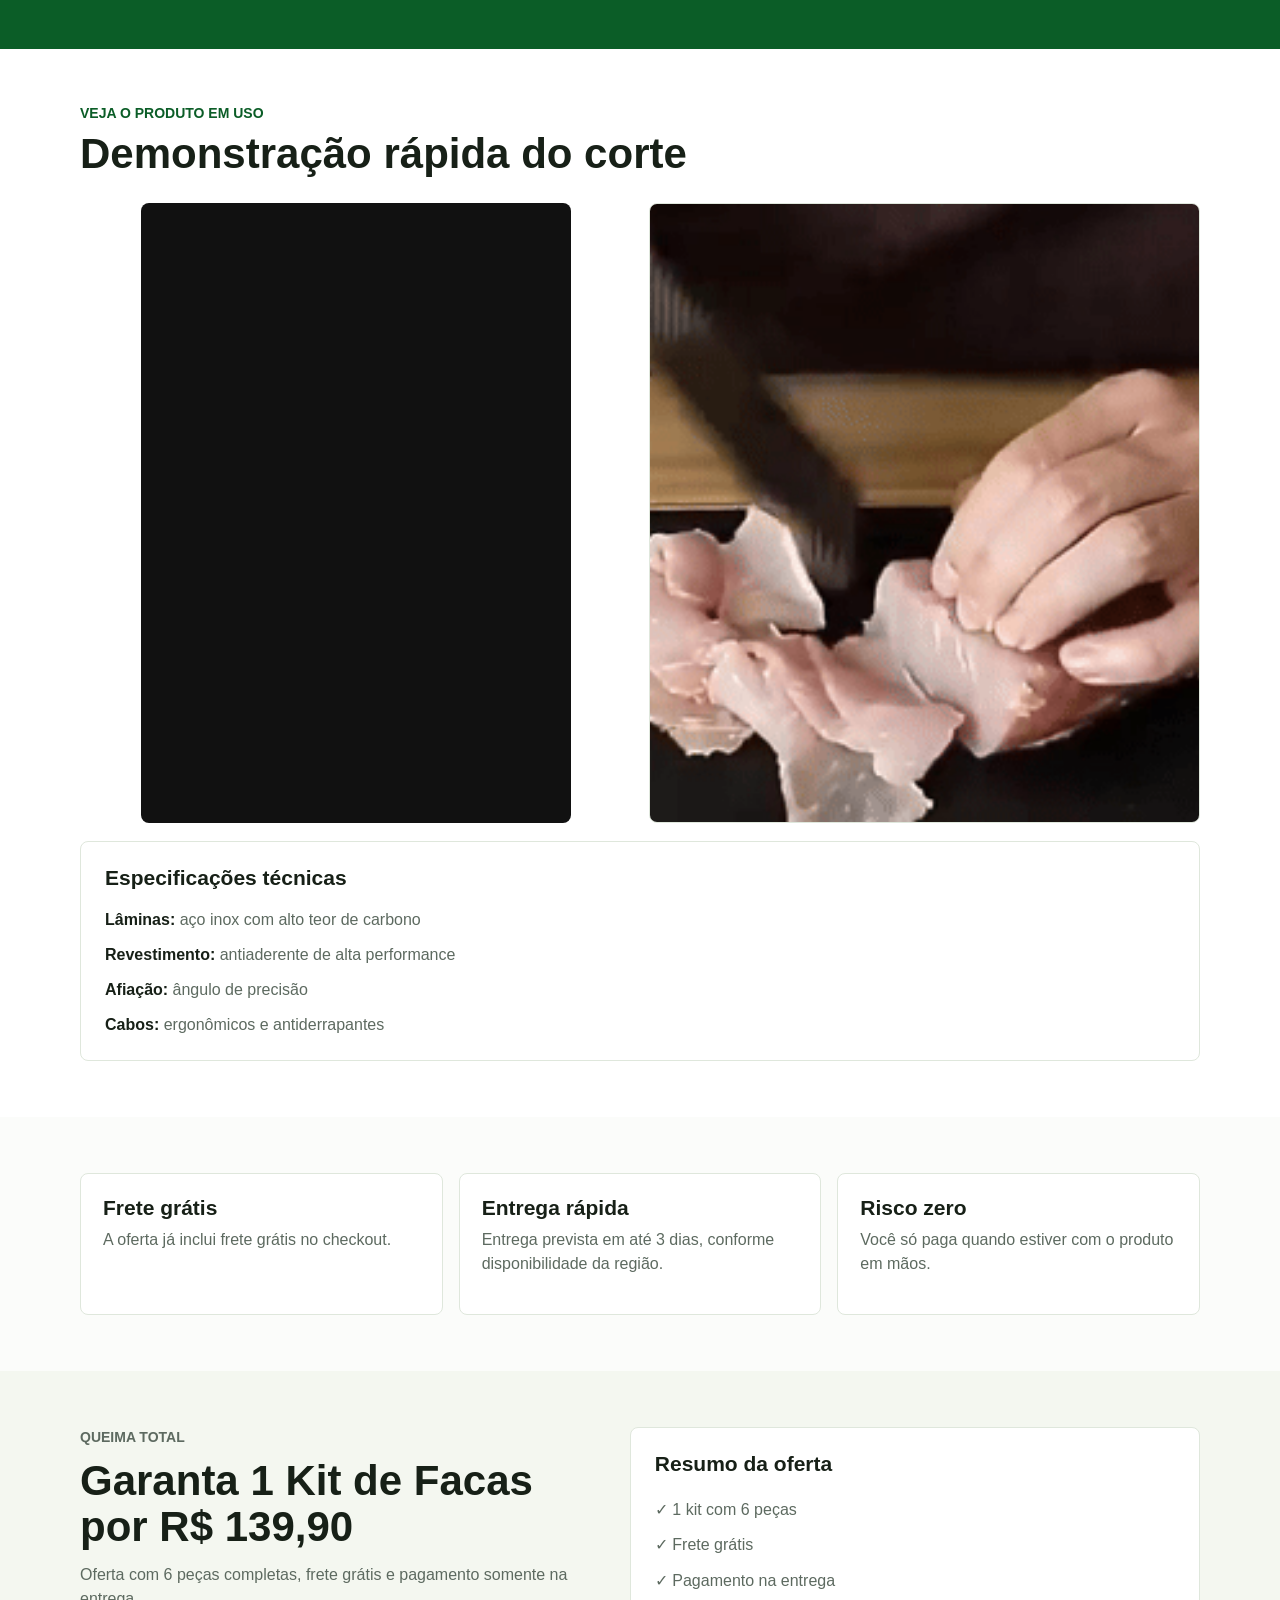
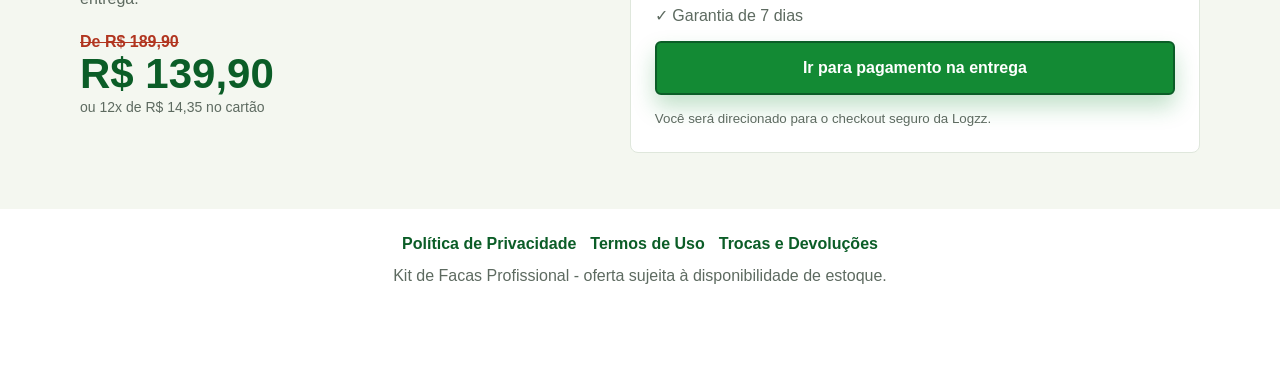
==== commit 9c982f9b: "Add knife kit installment price" ====
--- a/kit-facas-pague-na-entrega/index.html
+++ b/kit-facas-pague-na-entrega/index.html
@@ -41,6 +41,7 @@
           <div class="price-box" aria-label="Preço da oferta">
             <span class="old-price">De R$ 189,90</span>
             <strong>Por R$ 139,90</strong>
+            <small>ou 12x de R$ 14,35 no cartão</small>
             <small>Você não paga nada agora. O pagamento é feito somente quando o produto chegar.</small>
           </div>
 
@@ -188,6 +189,7 @@
           <div class="mini-price">
             <span>De R$ 189,90</span>
             <strong>R$ 139,90</strong>
+            <small>ou 12x de R$ 14,35 no cartão</small>
           </div>
         </div>
 
--- a/styles.css
+++ b/styles.css
@@ -136,6 +136,7 @@
 }
 
 .price-box small,
+.mini-price small,
 .order-form small {
   color: var(--muted);
   font-size: 14px;
